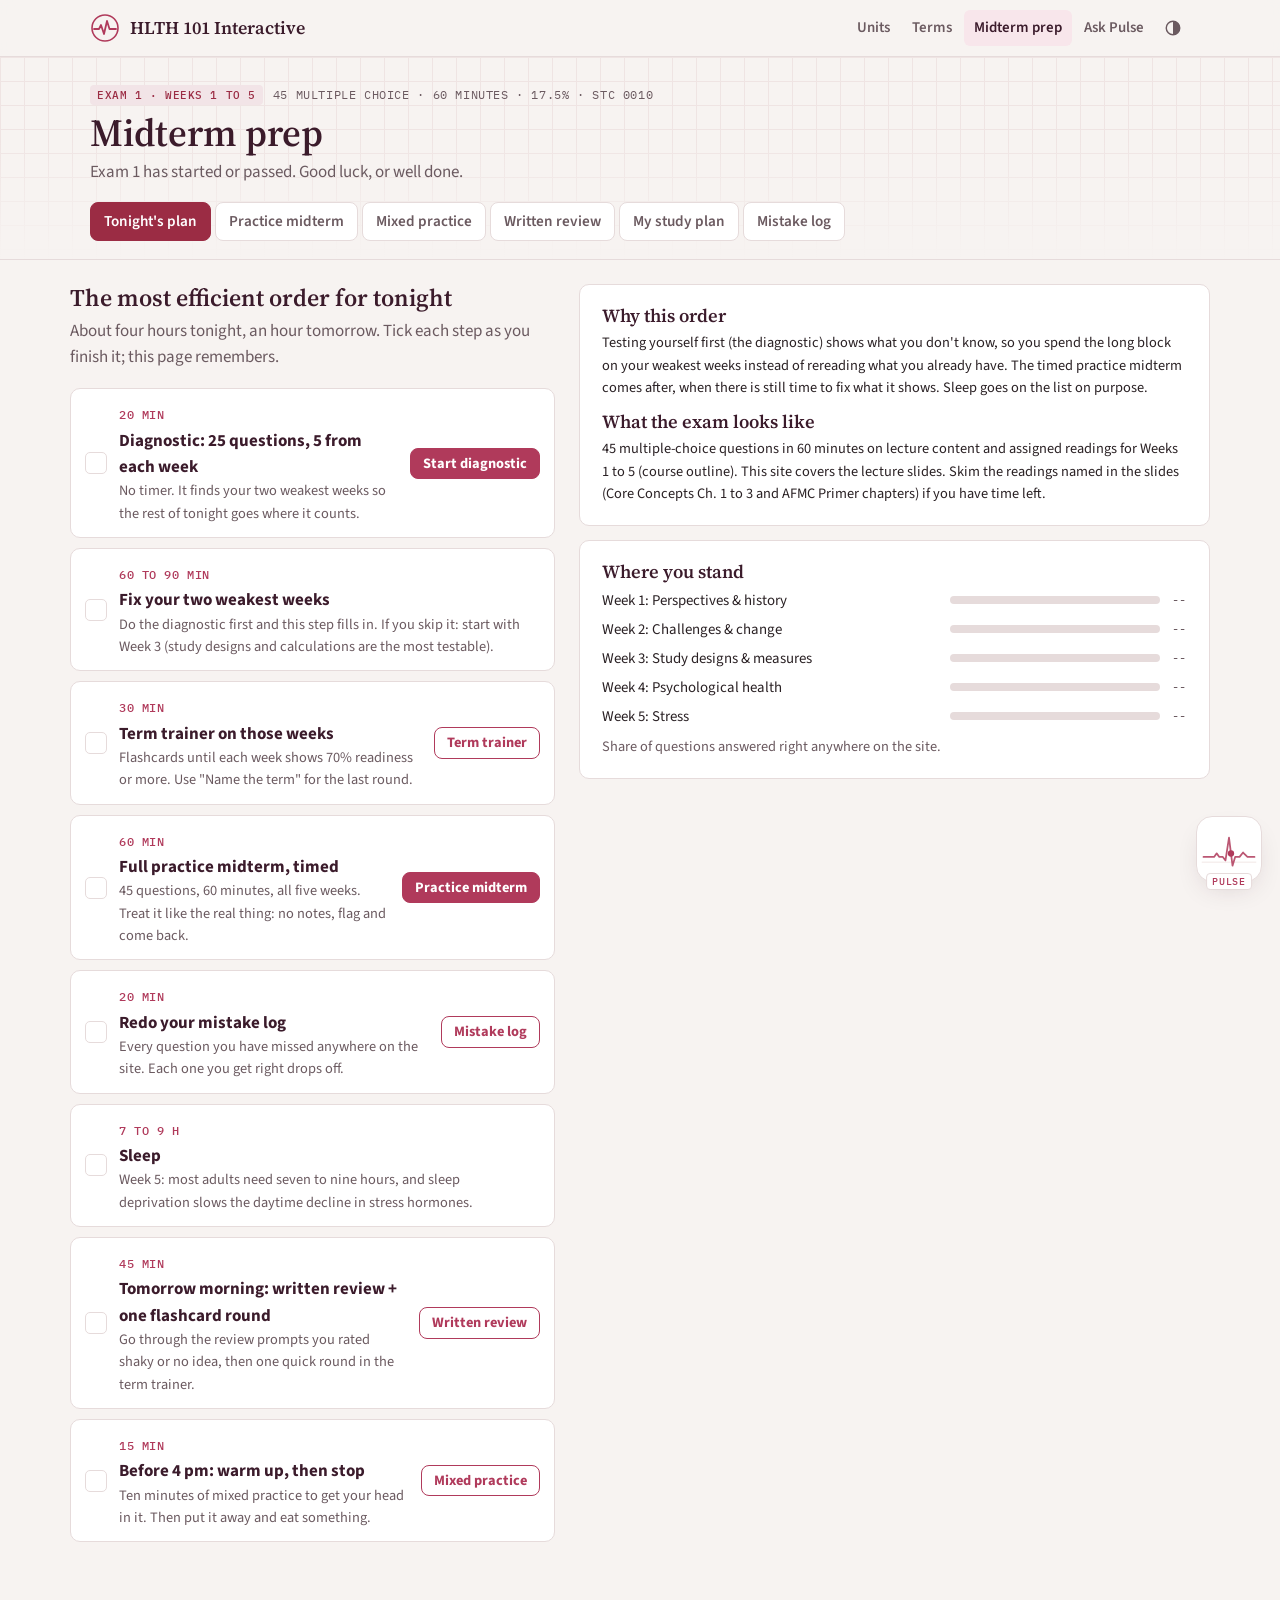
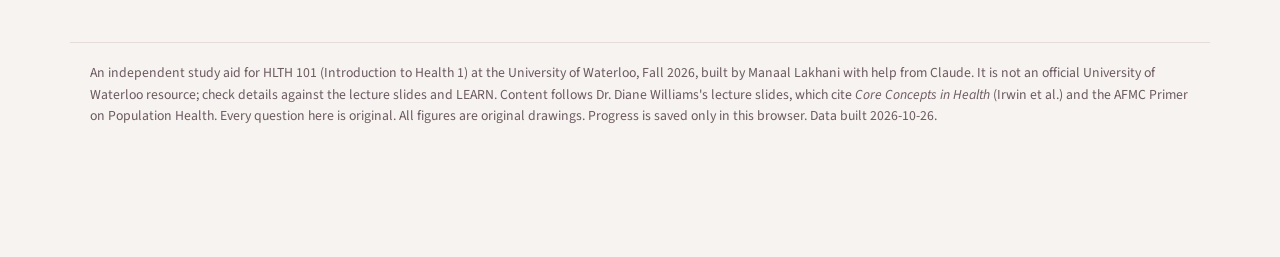
==== midterm.html @ 001bbe68 "HLTH 101 interactive review site: Weeks 1 to 5, term trainer, midterm prep, Pulse guide Co-Authored-" ====
<!DOCTYPE html>
<html lang="en">
<head>
<meta charset="utf-8">
<meta name="viewport" content="width=device-width, initial-scale=1, viewport-fit=cover">
<title>Midterm prep | HLTH 101 Interactive</title>
<link rel="preconnect" href="https://fonts.googleapis.com"><link rel="preconnect" href="https://fonts.gstatic.com" crossorigin>
<link href="https://fonts.googleapis.com/css2?family=IBM+Plex+Mono:wght@400;500&family=Source+Sans+3:ital,wght@0,400;0,600;0,700;1,400&family=Source+Serif+4:ital,opsz,wght@0,8..60,400;0,8..60,600;0,8..60,700;1,8..60,400&display=swap" rel="stylesheet">
<link rel="stylesheet" href="assets/site.css">
<style>
:root{--c:var(--mid)}
.cd{display:flex;gap:18px;flex-wrap:wrap;align-items:flex-end}
.cd div{min-width:64px} .cd .mono{display:block}
textarea{width:100%;min-height:90px;padding:10px 12px;border-radius:8px;border:1px solid var(--rule);background:var(--paper);color:var(--ink);font:inherit;resize:vertical}
.rv{border-top:1px solid var(--rule);padding:16px 0} .rv:first-child{border-top:0}
</style>
</head>
<body>
<header id="nav"></header>
<section class="phead"><div class="wrap">
  <div class="row"><span class="pill" style="--c:var(--mid)">Exam 1 · Weeks 1 to 5</span><span class="mono">45 multiple choice · 60 minutes · 17.5% · STC 0010</span></div>
  <h1>Midterm prep</h1>
  <div class="cd" id="cd"></div>
  <div class="tabs">
    <a class="tab" href="#plan" data-t="plan">Tonight's plan</a><a class="tab" href="#midterm" data-t="midterm">Practice midterm</a><a class="tab" href="#practice" data-t="practice">Mixed practice</a><a class="tab" href="#review" data-t="review">Written review</a><a class="tab" href="#studyplan" data-t="studyplan">My study plan</a><a class="tab" href="#mistakes" data-t="mistakes">Mistake log</a>
  </div>
</div></section>
<main class="wrap main" id="view"></main>
<footer id="foot"></footer>
<script src="studydata.js"></script>
<script src="assets/core.js"></script>
<script src="assets/figs.js"></script>
<script src="assets/act.js"></script>
<script src="assets/guide.js"></script>
<script>
(function(){
const {esc,$,$$}=H; H.nav("mid"); H.foot();
const ALL=H.units.map(u=>u.id); const view=$("#view");
function cd(){ const c=H.countdown(); $("#cd").innerHTML=c?`<div><span class="mono">days</span><span class="count">${c.d}</span></div><div><span class="mono">hours</span><span class="count">${c.h}</span></div><div><span class="mono">minutes</span><span class="count">${c.m}</span></div><div class="muted small" style="max-width:24em">until Exam 1, Tuesday Oct 27, 4:00 to 5:20 pm. The exam itself is 60 minutes: about 80 seconds a question.</div>`:`<div class="muted">Exam 1 has started or passed. Good luck, or well done.</div>`; }
cd(); setInterval(cd,30000);
const route=()=>{ const h=location.hash.slice(1)||"plan"; const t=({plan,midterm,practice,review,studyplan,mistakes})[h]?h:"plan"; $$(".tab").forEach(a=>a.setAttribute("aria-current",a.dataset.t===t?"true":"false")); ({plan,midterm,practice,review,studyplan,mistakes})[t](); };
window.addEventListener("hashchange",()=>{ route(); window.scrollTo(0,0); });

/* weakest units from the diagnostic (or all results so far) */
function weakUnits(){
  const d=(H.get("exam",{}).diag||{}).history; const last=d&&d[d.length-1];
  if(last&&last.detail){ return Object.entries(last.detail).sort((a,b)=>a[1].r/a[1].t-b[1].r/b[1].t).map(x=>x[0]); }
  const {byU}=H.accuracy(); const tried=Object.entries(byU).filter(x=>x[1].r+x[1].w>0);
  if(tried.length) return tried.sort((a,b)=>a[1].r/(a[1].r+a[1].w)-b[1].r/(b[1].r+b[1].w)).map(x=>x[0]);
  return null;
}
function plan(){
  const done=H.get("plan",{}); const weak=weakUnits(); const w2=weak?weak.slice(0,2):null; const uName=id=>`Week ${H.unit(id).n}: ${H.unit(id).short}`;
  const steps=[
    ["diag","20 min","Diagnostic: 25 questions, 5 from each week",`No timer. It finds your two weakest weeks so the rest of tonight goes where it counts.`,`<button class="btn sm" data-go="diag">Start diagnostic</button>`],
    ["fix","60 to 90 min","Fix your two weakest weeks",w2?`Your weakest: <b>${w2.map(uName).join("</b> and <b>")}</b>. Do their chapters in order, then each mini exam.`:`Do the diagnostic first and this step fills in. If you skip it: start with Week 3 (study designs and calculations are the most testable).`,w2?w2.map(id=>`<a class="btn sm ghost" href="unit.html?u=${id}">Open Week ${H.unit(id).n}</a>`).join(""):""],
    ["terms","30 min","Term trainer on those weeks",`Flashcards until each week shows 70% readiness or more. Use "Name the term" for the last round.`,`<a class="btn sm ghost" href="terms.html${w2?"?u="+w2[0]:""}">Term trainer</a>`],
    ["full","60 min","Full practice midterm, timed",`45 questions, 60 minutes, all five weeks. Treat it like the real thing: no notes, flag and come back.`,`<a class="btn sm" href="#midterm">Practice midterm</a>`],
    ["redo","20 min","Redo your mistake log",`Every question you have missed anywhere on the site. Each one you get right drops off.`,`<a class="btn sm ghost" href="#mistakes">Mistake log</a>`],
    ["sleep","7 to 9 h","Sleep",`Week 5: most adults need seven to nine hours, and sleep deprivation slows the daytime decline in stress hormones.`,""],
    ["morning","45 min","Tomorrow morning: written review + one flashcard round",`Go through the review prompts you rated shaky or no idea, then one quick round in the term trainer.`,`<a class="btn sm ghost" href="#review">Written review</a>`],
    ["warm","15 min","Before 4 pm: warm up, then stop",`Ten minutes of mixed practice to get your head in it. Then put it away and eat something.`,`<a class="btn sm ghost" href="#practice">Mixed practice</a>`]
  ];
  view.innerHTML=`<div class="split"><div><h2 style="font-size:1.5rem">The most efficient order for tonight</h2><p class="sub">About four hours tonight, an hour tomorrow. Tick each step as you finish it; this page remembers.</p>
    <ol class="plan">${steps.map(([k,t,b,d,a])=>`<li class="${done[k]?"done":""}"><button class="box" data-k="${k}" aria-label="Mark done" aria-pressed="${!!done[k]}">${done[k]?"✓":""}</button><div><span class="t">${t}</span><br><b>${b}</b><div class="small muted">${d}</div></div><div class="row">${a}</div></li>`).join("")}</ol></div>
    <div><div class="card"><h3>Why this order</h3><p class="small">Testing yourself first (the diagnostic) shows what you don't know, so you spend the long block on your weakest weeks instead of rereading what you already have. The timed practice midterm comes after, when there is still time to fix what it shows. Sleep goes on the list on purpose.</p>
      <h3 style="margin-top:12px">What the exam looks like</h3><p class="small" style="margin:0">45 multiple-choice questions in 60 minutes on lecture content and assigned readings for Weeks 1 to 5 (course outline). This site covers the lecture slides. Skim the readings named in the slides (Core Concepts Ch. 1 to 3 and AFMC Primer chapters) if you have time left.</p></div>
      <div class="card" style="margin-top:14px"><h3>Where you stand</h3><div class="brk">${H.units.map(u=>{ const e=H.get("exam",{})[u.id]; const {byU}=H.accuracy(); const a=byU[u.id]; const p=a&&a.r+a.w?H.pct(a.r,a.r+a.w):null; return `<div>Week ${u.n}: ${esc(u.short)}</div><div class="bar" style="--c:${H.color(u)}"><i style="width:${p||0}%"></i></div><div class="mono">${p==null?"--":p+"%"}</div>`; }).join("")}</div><p class="small muted" style="margin:8px 0 0">Share of questions answered right anywhere on the site.</p></div></div></div>`;
  $$(".plan .box").forEach(b=>b.onclick=()=>{ const d=H.get("plan",{}); d[b.dataset.k]=!d[b.dataset.k]; H.set("plan",d); plan(); });
  $$("[data-go=diag]").forEach(b=>b.onclick=diag);
}
function diag(){
  const start=()=>H.exam(view,H.pickBalanced(ALL,25),{scope:"diag",title:"Diagnostic: 5 questions from each week",kicker:"Tonight's plan · step 1",groupBy:"unit",again:start,againLabel:"Take another diagnostic",
    onFinish:()=>{ const d=H.get("plan",{}); d.diag=true; H.set("plan",d); view.insertAdjacentHTML("afterbegin",`<div class="fb ok" style="margin-bottom:12px"><b>Step 1 done.</b> <a href="#plan">Back to tonight's plan</a> to see your two weakest weeks.</div>`); }});
  start();
}
function midterm(){
  let sel=new Set(ALL);
  view.innerHTML=`<div class="card"><div class="kicker">Practice midterm</div><h2>Just like Exam 1: 45 questions, 60 minutes</h2><p class="muted">Questions are spread evenly across the weeks you pick, and ones you have missed before are more likely to show up. No feedback until you submit. Then you get a breakdown by week, what to relearn, and an explanation for every question.</p>
    <div class="kicker">Weeks</div><div class="choose" id="mu">${H.units.map(u=>`<label><input type="checkbox" value="${u.id}" checked>Week ${u.n}: ${esc(u.short)}</label>`).join("")}</div>
    <div class="kicker">Length</div><div class="choose" id="ml">${[[45,"45 questions, 60 min (real length)"],[25,"25 questions, 33 min"],[15,"15 questions, 20 min"]].map(([n,l],i)=>`<label><input type="radio" name="len" value="${n}" ${i?"":"checked"}>${l}</label>`).join("")}<label><input type="checkbox" id="timed" checked>Timed</label></div>
    <button class="btn" id="go">Start</button>${(H.get("exam",{}).midterm)?` <span class="muted small">Best so far: <b>${H.get("exam",{}).midterm.best}%</b></span>`:""}</div>`;
  $$("#mu input").forEach(i=>i.onchange=()=>{ i.checked?sel.add(i.value):sel.delete(i.value); });
  $("#go").onclick=()=>{ const n=+$("input[name=len]:checked").value; const units=[...sel]; if(!units.length) return; const timed=$("#timed").checked;
    const start=()=>H.exam(view,H.pickBalanced(units,n),{scope:"midterm",title:`Practice midterm: ${n} questions`,kicker:"Exam 1 practice",groupBy:"unit",minutes:timed?Math.round(n*60/45):0,again:start,
      onFinish:()=>{ if(n===45){ const d=H.get("plan",{}); d.full=true; H.set("plan",d); } }});
    start(); };
}
function practice(){
  let sel=new Set(ALL);
  view.innerHTML=`<p class="sub" style="margin-top:0">Endless random questions from the weeks you pick, with instant feedback. Questions you miss come back more often.</p><div class="choose" id="pu">${H.units.map(u=>`<label><input type="checkbox" value="${u.id}" checked>Week ${u.n}</label>`).join("")}</div><div id="pr"></div>`;
  $$("#pu input").forEach(i=>i.onchange=()=>{ i.checked?sel.add(i.value):sel.delete(i.value); });
  H.practice($("#pr"),{units:()=>[...sel]});
}
function review(){
  const rv=H.get("review",{}); const drafts=H.get("drafts",{}); let f="all";
  const items=H.units.flatMap(u=>(u.review||[]).map(r=>({...r,u})));
  view.innerHTML=`<p class="sub" style="margin-top:0">Short-answer prompts written in the style of the course. Answer in your head or in the box, open the model answer, tick the points you hit, then rate yourself. Your ratings feed your study plan.</p>
    <div class="choose">${["all","not rated","no idea","shaky","got it"].map(x=>`<label><input type="radio" name="rf" value="${x}" ${x==="all"?"checked":""}>${x}</label>`).join("")}</div><div class="card" id="rl"></div>`;
  const lab={g:"got it",s:"shaky",n:"no idea"};
  const draw=()=>{ const r=H.get("review",{}); $("#rl").innerHTML=items.filter(x=>f==="all"||(f==="not rated"?!r[x.id]:lab[r[x.id]]===f)).map(x=>`<div class="rv" data-id="${x.id}"><div class="row" style="justify-content:space-between"><span class="pill" style="--c:${H.color(x.u)}">Week ${x.u.n}</span><span class="src">${esc(x.src||"")}</span></div><div class="q">${esc(x.q)}</div>
    <textarea placeholder="Your answer (saved in this browser)">${esc(drafts[x.id]||"")}</textarea>
    <details class="ans"><summary>Model answer and checklist</summary><p style="margin:8px 0">${esc(x.answer)}</p><ul class="checklist">${x.points.map(p=>`<li><input type="checkbox"> <span>${esc(p)}</span></li>`).join("")}</ul>${x.ch?`<a class="small" href="${H.chLink(x.ch)}">Open the chapter</a>`:""}</details>
    <div class="row rate" style="margin-top:8px"><span class="mono">Rate:</span>${["g","s","n"].map(k=>`<button class="${k}" data-r="${k}" aria-pressed="${r[x.id]===k}">${lab[k]}</button>`).join("")}</div></div>`).join("")||`<p class="muted">Nothing here.</p>`;
    $$(".rv").forEach(d=>{ const id=d.dataset.id; $$("[data-r]",d).forEach(b=>b.onclick=()=>{ const r=H.get("review",{}); r[id]=b.dataset.r; H.set("review",r); $$("[data-r]",d).forEach(z=>z.setAttribute("aria-pressed",z===b)); });
      $("textarea",d).oninput=e=>{ const dr=H.get("drafts",{}); dr[id]=e.target.value; H.set("drafts",dr); }; }); };
  $$("input[name=rf]").forEach(i=>i.onchange=()=>{ f=i.value; draw(); }); draw();
}
function studyplan(){
  const p=H.studyPlan(); const ex=H.get("exam",{});
  const row=x=>`<li><a href="${H.chLink(x.c.id)}">${esc(H.chName(x.c.id))}</a> <span class="small muted">${x.score!=null?H.pct(x.score*100,100)+"% · "+esc(x.why.join(", ")):""}</span></li>`;
  view.innerHTML=`<div class="split"><div><div class="card"><h3>Relearn first</h3>${p.weak.length?`<ol>${p.weak.map(row).join("")}</ol>`:`<p class="muted small">Nothing below 80% yet${p.untried.length===Object.keys(H.CH).length?" because you haven't answered anything. Take the diagnostic on the Tonight's plan tab.":"."}</p>`}</div>
    <div class="card" style="margin-top:14px"><h3>Not started</h3>${p.untried.length?`<ul>${p.untried.map(x=>`<li><a href="${H.chLink(x.c.id)}">${esc(H.chName(x.c.id))}</a></li>`).join("")}</ul>`:`<p class="muted small">You have tried every chapter.</p>`}</div></div>
    <div><div class="card"><h3>By week</h3><div class="brk">${H.units.map(u=>{ const {byU}=H.accuracy(); const a=byU[u.id]; return `<div>Week ${u.n}: ${esc(u.short)}<div class="small muted">terms ${H.readiness(u.id)}% · mini exam ${ex[u.id]?ex[u.id].best+"%":"--"}</div></div><div class="bar" style="--c:${H.color(u)}"><i style="width:${a&&a.r+a.w?H.pct(a.r,a.r+a.w):0}%"></i></div><div class="mono">${a&&a.r+a.w?H.pct(a.r,a.r+a.w)+"%":"--"}</div>`; }).join("")}</div></div>
    <div class="card" style="margin-top:14px"><h3>Solid (80% or more)</h3>${p.strong.length?`<ul>${p.strong.map(row).join("")}</ul>`:`<p class="muted small">Nothing yet.</p>`}</div></div></div>`;
}
function mistakes(){
  const m=H.get("mistakes",{}); const open=Object.entries(m).filter(([id,v])=>!v.fixed&&H.Q[id]).sort((a,b)=>b[1].n-a[1].n); const fixed=Object.values(m).filter(v=>v.fixed).length;
  view.innerHTML=`<div class="row" style="justify-content:space-between;margin-bottom:12px"><p class="sub" style="margin:0">${open.length} open · ${fixed} fixed. Every question you get wrong anywhere on the site lands here until you get it right.</p>${open.length?`<button class="btn" id="redo">Redo all ${open.length}</button>`:""}</div>
    <div class="card">${open.length?open.map(([id,v])=>{ const q=H.Q[id]; return `<div class="ex-q"><div class="row" style="justify-content:space-between"><span class="pill" style="--c:${H.color(q.unit)}">Week ${H.unit(q.unit).n}</span><span class="mono">missed ${v.n}x</span></div><div class="q" style="font-weight:600">${esc(q.q)}</div>${q.ch?`<a class="small" href="${H.chLink(q.ch)}">${esc(H.chName(q.ch))}</a>`:""}</div>`; }).join(""):`<p class="muted">No open mistakes. Take the diagnostic or a practice midterm to find some.</p>`}</div>`;
  if(open.length) $("#redo").onclick=()=>{ view.innerHTML=`<p class="sub" style="margin-top:0">Redo mode. Get one right and it leaves the log. <a href="#mistakes">Back to the list</a></p><div id="pr"></div>`;
    H.practice($("#pr"),{pool:()=>Object.entries(H.get("mistakes",{})).filter(([id,v])=>!v.fixed&&H.Q[id]).map(([id])=>H.Q[id])}); };
}
route();
})();
</script>
</body>
</html>
---- assets/site.css ----
/* HLTH 101 Interactive: shared styles. Same layout system as the BIOL 130 site, warmer clinical palette. */
:root{
  --page:#f7f3f1; --paper:#ffffff; --ink:#2a2124; --ink2:#6b5a60; --rule:#e6dbdb; --grid:#efe4e3; --head:#3b1b2b;
  --accent:#b03a5b; --accentInk:#ffffff; --accentSoft:#f8e6eb;
  --ok:#2e7a55; --okSoft:#e3f2e9; --bad:#b0383a; --badSoft:#f9e3e2; --chip:#f6eeee;
  --u1:#c0573e; --u2:#b27a14; --u3:#4b5fae; --u4:#2a8494; --u5:#8a4a9b; --mid:#9b2c44;
  --display:"Source Serif 4", Georgia, serif; --sans:"Source Sans 3", system-ui, -apple-system, "Segoe UI", Arial, sans-serif; --mono:"IBM Plex Mono", ui-monospace, SFMono-Regular, Menlo, monospace;
  --fig-stroke:#4a2a38; --fig-fill:#fdf9f7; --fig-soft:#f6ebec; --shadow:rgba(59,27,43,.30);
  box-sizing:border-box; padding-top:env(safe-area-inset-top,0px); padding-bottom:env(safe-area-inset-bottom,0px);
}
@media (prefers-color-scheme: dark){ :root:not([data-theme="light"]){
  --page:#171014; --paper:#21181c; --ink:#f2e8eb; --ink2:#bfaab1; --rule:#3a2b31; --grid:#261b20; --head:#f8e6ec;
  --accent:#ef8cab; --accentInk:#2a0f1a; --accentSoft:#3b222b; --ok:#72c79a; --okSoft:#1b3126; --bad:#ef9690; --badSoft:#3d2020; --chip:#2b2025;
  --u1:#ee9a83; --u2:#e3b456; --u3:#9eaaf0; --u4:#6cc5d3; --u5:#cf9ade; --mid:#f08aa0;
  --fig-stroke:#e7cdd6; --fig-fill:#261c21; --fig-soft:#2f2228; --shadow:rgba(0,0,0,.5);
} }
:root[data-theme="dark"]{
  --page:#171014; --paper:#21181c; --ink:#f2e8eb; --ink2:#bfaab1; --rule:#3a2b31; --grid:#261b20; --head:#f8e6ec;
  --accent:#ef8cab; --accentInk:#2a0f1a; --accentSoft:#3b222b; --ok:#72c79a; --okSoft:#1b3126; --bad:#ef9690; --badSoft:#3d2020; --chip:#2b2025;
  --u1:#ee9a83; --u2:#e3b456; --u3:#9eaaf0; --u4:#6cc5d3; --u5:#cf9ade; --mid:#f08aa0;
  --fig-stroke:#e7cdd6; --fig-fill:#261c21; --fig-soft:#2f2228; --shadow:rgba(0,0,0,.5);
}
*,*::before,*::after{box-sizing:inherit}
html{scroll-behavior:smooth;-webkit-text-size-adjust:100%}
body{margin:0;background:var(--page);color:var(--ink);font-family:var(--sans);font-size:17px;line-height:1.55;overflow-x:hidden}
a{color:var(--accent)}
button{font:inherit;color:inherit}
:focus-visible{outline:3px solid var(--accent);outline-offset:2px}
h1,h2,h3,h4{font-family:var(--display);color:var(--head);font-weight:600;line-height:1.15;margin:0}
p{margin:0 0 .8em}
.wrap{max-width:1140px;margin:0 auto;padding:0 20px}
.mono{font-family:var(--mono);font-size:.76rem;letter-spacing:.05em;text-transform:uppercase;color:var(--ink2)}
.muted{color:var(--ink2)} .small{font-size:.9rem}
.sr{position:absolute;width:1px;height:1px;overflow:hidden;clip:rect(0 0 0 0)}

/* nav */
.nav{position:sticky;top:0;z-index:30;background:color-mix(in srgb,var(--page) 90%,transparent);backdrop-filter:blur(8px);-webkit-backdrop-filter:blur(8px);border-bottom:1px solid var(--rule)}
.nav .wrap{display:flex;align-items:center;gap:14px;min-height:56px}
.logo{display:flex;align-items:center;gap:10px;text-decoration:none;color:var(--head);font-family:var(--display);font-weight:600;font-size:1.12rem;white-space:nowrap}
.logo svg{flex:none}
.nav nav{margin-left:auto;display:flex;gap:2px;flex-wrap:wrap;align-items:center}
.nav nav a,.nav nav button{color:var(--ink2);text-decoration:none;font-weight:600;padding:6px 10px;border-radius:6px;font-size:.93rem;background:none;border:0;cursor:pointer}
.nav nav a:hover,.nav nav button:hover,.nav nav a[aria-current="page"]{color:var(--head);background:var(--accentSoft)}
.themebtn{width:34px;height:34px;display:grid;place-items:center;padding:0!important}

/* buttons, pills */
.btn{display:inline-flex;align-items:center;justify-content:center;gap:8px;padding:10px 18px;border-radius:8px;background:var(--accent);color:var(--accentInk);font-weight:700;text-decoration:none;border:1.5px solid var(--accent);font-size:1rem;cursor:pointer;line-height:1.2}
.btn.ghost{background:var(--paper);color:var(--accent)}
.btn.sm{padding:6px 12px;font-size:.9rem}
.btn:hover{filter:brightness(1.06)}
.btn[disabled]{opacity:.45;cursor:not-allowed;filter:none}
.btns,.row{display:flex;gap:10px;flex-wrap:wrap;align-items:center}
.pill{display:inline-block;font:500 .7rem var(--mono);letter-spacing:.05em;text-transform:uppercase;border-radius:4px;padding:3px 7px;background:color-mix(in srgb,var(--c,var(--accent)) 13%,var(--paper));color:var(--c,var(--accent));white-space:nowrap}
.pill.new{--c:var(--mid)}
.src{font:500 .7rem var(--mono);letter-spacing:.03em;color:var(--ink2);text-transform:uppercase}

/* hero */
.hero{position:relative;padding:44px 0 26px;background-image:linear-gradient(var(--grid) 1px,transparent 1px),linear-gradient(90deg,var(--grid) 1px,transparent 1px);background-size:24px 24px;background-position:-1px -1px;border-bottom:1px solid var(--rule)}
.hero::after{content:"";position:absolute;inset:0;background:linear-gradient(180deg,transparent 55%,var(--page));pointer-events:none}
.hero .wrap{position:relative;z-index:1;display:grid;grid-template-columns:minmax(0,1fr) minmax(0,1.08fr);gap:34px;align-items:center}
.hero h1{font-size:clamp(2.1rem,4.6vw,3.3rem);letter-spacing:-.015em}
.hero h1 em{font-style:italic;color:var(--accent)}
.lede{font-size:1.12rem;max-width:31em;margin:16px 0 22px}
.counts{display:flex;gap:24px;flex-wrap:wrap;margin-top:24px;padding-top:16px;border-top:1px solid var(--rule)}
.counts span{font-family:var(--mono);font-size:.7rem;letter-spacing:.05em;text-transform:uppercase;color:var(--ink2)}
.counts b{display:block;font-family:var(--display);font-size:1.7rem;color:var(--head);font-weight:600;letter-spacing:0;text-transform:none}

/* plates (figures) */
.plate{margin:0;background:var(--paper);border:1px solid var(--rule);border-radius:10px;padding:14px 14px 10px;box-shadow:0 1px 0 var(--rule),0 18px 40px -26px var(--shadow)}
.plate svg{display:block;width:100%;height:auto;touch-action:manipulation}
.plate figcaption{font-family:var(--display);font-size:.92rem;color:var(--ink2);margin-top:6px;line-height:1.4}
.plate figcaption b{color:var(--head);font-weight:600}
svg.fig text{font-family:var(--sans);fill:var(--ink)}
svg.fig .ln{fill:none;stroke:var(--fig-stroke);stroke-width:1.4}
svg.fig .lt{fill:none;stroke:var(--fig-stroke);stroke-width:.8;opacity:.7}
svg.fig .fl{fill:var(--fig-fill)} svg.fig .sf{fill:var(--fig-soft)}
svg.fig .cap{font-family:var(--mono);font-size:10px;fill:var(--ink2);letter-spacing:.04em;text-transform:uppercase}
svg.fig .slot rect{fill:var(--paper);stroke:var(--c,var(--accent));stroke-width:1.3;rx:6}
svg.fig .slot text{font-size:12.5px;font-weight:600;fill:var(--head)}
svg.fig .slot{cursor:pointer}
svg.fig .slot:hover rect,svg.fig .slot.on rect{fill:color-mix(in srgb,var(--c,var(--accent)) 14%,var(--paper))}
svg.fig .slot.empty rect{stroke-dasharray:4 3;fill:var(--chip)}
svg.fig .slot.empty text{fill:var(--ink2);font-weight:400}
svg.fig .slot.right rect{stroke:var(--ok);fill:var(--okSoft)}
svg.fig .slot.wrong rect{stroke:var(--bad);fill:var(--badSoft)}
svg.fig .slot.drop rect{stroke-width:2.5}

/* sections + hub */
.sec{padding:30px 0}
.sec h2{font-size:clamp(1.55rem,2.8vw,2.05rem)}
.sub{color:var(--ink2);margin:6px 0 18px;max-width:46em}
.mods{display:grid;grid-template-columns:repeat(3,minmax(0,1fr));gap:16px}
.mod{position:relative;background:var(--paper);border:1px solid var(--rule);border-radius:10px;padding:18px 18px 16px 22px;display:flex;flex-direction:column;gap:10px;text-decoration:none;color:inherit;transition:border-color .2s,box-shadow .2s;overflow:hidden}
.mod:hover{border-color:var(--c);box-shadow:0 10px 26px -18px var(--shadow)}
.mod::before{content:"";position:absolute;inset:0 auto 0 0;width:4px;background:var(--c)}
.mod .top{display:flex;align-items:center;gap:12px}
.icon{width:52px;height:52px;border-radius:8px;background:color-mix(in srgb,var(--c) 10%,var(--paper));border:1px solid color-mix(in srgb,var(--c) 25%,var(--paper));display:flex;align-items:center;justify-content:center;flex:none}
.mod .num{font:500 .72rem var(--mono);letter-spacing:.08em;color:var(--c);text-transform:uppercase}
.mod h3{font-size:1.2rem;margin-top:3px}
.mod ul{margin:0;padding-left:18px;color:var(--ink2);font-size:.92rem}
.mod .prog{display:flex;gap:14px;align-items:center;margin-top:auto;padding-top:10px;border-top:1px dashed var(--rule);font-size:.86rem;color:var(--ink2)}
.ring{--p:0;width:42px;height:42px;border-radius:50%;background:conic-gradient(var(--c,var(--accent)) calc(var(--p)*1%),var(--rule) 0);display:grid;place-items:center;flex:none}
.ring span{width:33px;height:33px;border-radius:50%;background:var(--paper);display:grid;place-items:center;font:500 .66rem var(--mono);color:var(--head)}
.mod .go{margin-left:auto;font-weight:700;color:var(--c)}
.mod.mid{grid-column:span 2;background:linear-gradient(135deg,color-mix(in srgb,var(--mid) 8%,var(--paper)),var(--paper) 60%)}
.mod.mid h3{font-size:1.45rem}
.how{display:grid;grid-template-columns:repeat(4,minmax(0,1fr));border:1px solid var(--rule);border-radius:10px;background:var(--paper);overflow:hidden}
.how div{padding:18px;border-right:1px solid var(--rule)} .how div:last-child{border-right:0}
.how b{display:block;font-family:var(--display);font-size:1.1rem;color:var(--head);margin:4px 0;font-weight:600}
.how .n{font:500 .72rem var(--mono);letter-spacing:.06em;color:var(--accent)}
.card{background:var(--paper);border:1px solid var(--rule);border-radius:10px;padding:20px 22px}
.card h2{font-size:1.4rem;margin-bottom:6px} .card h3{font-size:1.15rem;margin-bottom:6px}
.split{display:grid;grid-template-columns:minmax(0,1fr) minmax(0,1.3fr);gap:24px;align-items:start}
.foot{margin:40px auto 0;padding:20px 20px 130px;border-top:1px solid var(--rule);color:var(--ink2);font-size:.86rem}
.changelog{margin:0;padding-left:18px;color:var(--ink2);font-size:.92rem}

/* cram plan */
.plan{list-style:none;margin:0;padding:0;display:grid;gap:10px}
.plan li{display:grid;grid-template-columns:auto 1fr auto;gap:12px;align-items:center;background:var(--paper);border:1px solid var(--rule);border-radius:10px;padding:12px 14px}
.plan li.done{opacity:.6}
.plan li.done b{text-decoration:line-through}
.plan .t{font:500 .72rem var(--mono);color:var(--accent);letter-spacing:.05em;text-transform:uppercase;min-width:4.5em}
.plan .box{width:22px;height:22px;border-radius:5px;border:1.5px solid var(--rule);background:var(--paper);cursor:pointer;display:grid;place-items:center}
.plan li.done .box{background:var(--ok);border-color:var(--ok);color:#fff}
.plan b{color:var(--head)}

/* page header for inner pages */
.phead{padding:28px 0 18px;border-bottom:1px solid var(--rule);background-image:linear-gradient(var(--grid) 1px,transparent 1px),linear-gradient(90deg,var(--grid) 1px,transparent 1px);background-size:24px 24px;position:relative}
.phead::after{content:"";position:absolute;inset:0;background:linear-gradient(180deg,transparent 40%,var(--page));pointer-events:none}
.phead .wrap{position:relative;z-index:1}
.phead h1{font-size:clamp(1.7rem,3.6vw,2.4rem);margin:6px 0 4px}
.tabs{display:flex;gap:4px;flex-wrap:wrap;margin-top:16px}
.tab{background:var(--paper);border:1px solid var(--rule);border-radius:8px;padding:7px 13px;cursor:pointer;color:var(--ink2);font-weight:600;text-decoration:none;font-size:.95rem}
.tab:hover{color:var(--head)}
.tab[aria-current="true"]{color:var(--accentInk);background:var(--c,var(--accent));border-color:var(--c,var(--accent))}
.main{padding:24px 0 60px}

/* chapters list */
.chlist{list-style:none;margin:0;padding:0;display:grid;grid-template-columns:repeat(auto-fill,minmax(280px,1fr));gap:12px}
.chitem{background:var(--paper);border:1px solid var(--rule);border-radius:10px;padding:14px 16px;cursor:pointer;text-align:left;width:100%;display:grid;grid-template-columns:auto 1fr;gap:4px 12px;align-items:baseline;text-decoration:none;color:inherit}
.chitem:hover{border-color:var(--c,var(--accent))}
.chnum{font-family:var(--display);font-size:1.6rem;color:var(--c,var(--accent));grid-row:span 3;line-height:1}
.chitem h3{font-size:1.08rem}
.chitem .meta{grid-column:2;color:var(--ink2);font-size:.88rem}
.done-tag{color:var(--ok);font-weight:600}

/* chapter view */
.crumb{display:flex;align-items:center;gap:14px;flex-wrap:wrap;margin-bottom:14px}
.crumb h2{font-size:1.5rem}
.back{background:none;border:0;color:var(--c,var(--accent));cursor:pointer;font-weight:700;padding:0}
.steps{display:flex;gap:4px;flex:1;min-width:140px;max-width:380px;margin-left:auto}
.steps i{flex:1;height:6px;border-radius:3px;background:var(--rule)}
.steps i.on{background:var(--c,var(--accent))} .steps i.cur{background:var(--head)}
.stage{display:grid;grid-template-columns:minmax(0,1fr) minmax(0,1.35fr);gap:20px;align-items:start}
.panel{background:var(--paper);border:1px solid var(--rule);border-radius:10px;padding:18px 20px}
.panel h3{font-size:1.2rem;margin-bottom:8px}
.learn{font-size:1rem} .learn ul{padding-left:20px;margin:0 0 .8em}
.kicker{font:500 .72rem var(--mono);letter-spacing:.06em;text-transform:uppercase;color:var(--c,var(--accent));margin-bottom:6px}
.case{background:var(--chip);border-left:3px solid var(--c,var(--accent));padding:10px 14px;border-radius:0 8px 8px 0;margin:0 0 10px}
.q{font-weight:700;margin:4px 0 10px;font-size:1.04rem}
.opts{display:grid;gap:8px;margin:10px 0}
.opt{text-align:left;padding:10px 14px;border:1px solid var(--rule);border-radius:8px;background:var(--paper);cursor:pointer;line-height:1.35;width:100%}
.opt:hover:not([disabled]){border-color:var(--accent)}
.opt.sel{border-color:var(--accent);box-shadow:inset 0 0 0 1.5px var(--accent)}
.opt.right{border-color:var(--ok);background:var(--okSoft)}
.opt.wrong{border-color:var(--bad);background:var(--badSoft)}
.opt[disabled]{cursor:default}
.fb{border-left:4px solid var(--accent);background:var(--accentSoft);padding:10px 14px;border-radius:0 8px 8px 0;margin:10px 0}
.fb.ok{border-color:var(--ok);background:var(--okSoft)} .fb.bad{border-color:var(--bad);background:var(--badSoft)}
.navrow{display:flex;justify-content:space-between;gap:10px;margin-top:16px;flex-wrap:wrap}

/* interactives */
.pool{display:flex;flex-wrap:wrap;gap:8px;margin:10px 0;min-height:44px;padding:8px;border:1px dashed var(--rule);border-radius:8px}
.chipc{border:1px solid var(--rule);border-radius:8px;padding:8px 11px;background:var(--paper);cursor:grab;text-align:left;line-height:1.3;font-size:.93rem;touch-action:none;user-select:none;-webkit-user-select:none}
.chipc:hover{border-color:var(--accent)}
.chipc.sel{border-color:var(--accent);box-shadow:0 0 0 2px var(--accent) inset}
.chipc.right{border-color:var(--ok);background:var(--okSoft)} .chipc.wrong{border-color:var(--bad);background:var(--badSoft)}
.chipc .why{display:block;font-size:.82rem;color:var(--ink2);margin-top:3px}
.ghost-drag{position:fixed;z-index:999;pointer-events:none;opacity:.9;box-shadow:0 8px 24px -8px var(--shadow);transform:translate(-50%,-50%) rotate(-1.5deg)}
.bins{display:grid;grid-template-columns:repeat(auto-fit,minmax(160px,1fr));gap:8px;margin:10px 0}
.bin{border:1px solid var(--rule);border-radius:8px;padding:8px;min-height:96px;background:var(--chip);display:flex;flex-direction:column;gap:6px}
.bin h4{margin:0 0 2px;font:600 .9rem var(--sans);color:var(--head)}
.bin.drop,.slotc.drop{outline:2px solid var(--accent);outline-offset:1px}
.olist{display:grid;gap:8px;margin:10px 0;counter-reset:o}
.slotc{display:flex;gap:10px;align-items:center;border:1px dashed var(--rule);border-radius:8px;padding:8px 10px;min-height:44px;background:var(--paper);cursor:pointer}
.slotc .n{font-family:var(--display);color:var(--c,var(--accent));font-weight:600;min-width:1.3em}
.slotc.filled{border-style:solid}
.slotc.right{border-color:var(--ok);background:var(--okSoft)} .slotc.wrong{border-color:var(--bad);background:var(--badSoft)}
.mgrid{display:grid;grid-template-columns:minmax(0,1fr) minmax(0,1.4fr);gap:8px 10px;margin:10px 0;align-items:stretch}
.mleft{background:var(--chip);border-radius:8px;padding:8px 10px;font-weight:600;color:var(--head);display:flex;align-items:center}
.cmp{display:grid;grid-template-columns:1fr 1fr;gap:10px;margin:10px 0}
.cmp > div{border:1px solid var(--rule);border-radius:8px;padding:10px 12px;background:var(--chip)}
.cmp h4{font-size:1.02rem;margin-bottom:4px} .cmp ul{margin:0;padding-left:18px;font-size:.93rem}
.scen{border:1px solid var(--rule);border-radius:8px;padding:10px 12px;margin:8px 0}
.scen .row{margin-top:8px}
.tbl{overflow-x:auto;margin:10px 0;border:1px solid var(--rule);border-radius:8px}
.tbl table{border-collapse:collapse;width:100%;font-size:.9rem;background:var(--paper)}
.tbl th,.tbl td{padding:6px 10px;border-bottom:1px solid var(--rule);text-align:left;vertical-align:top}
.tbl th{font:600 .74rem var(--mono);letter-spacing:.03em;text-transform:uppercase;color:var(--ink2);background:var(--chip)}
.tbl caption{caption-side:top;text-align:left;font-family:var(--display);padding:8px 10px;color:var(--head)}
.lchips{display:flex;flex-wrap:wrap;gap:6px;margin:10px 0}

/* exam, practice */
.ex-q{border-top:1px solid var(--rule);padding:16px 0}
.ex-q:first-child{border-top:0}
.bar{height:8px;background:var(--rule);border-radius:4px;overflow:hidden}
.bar i{display:block;height:100%;background:var(--c,var(--accent))}
.brk{display:grid;grid-template-columns:minmax(0,1.6fr) minmax(0,1fr) auto;gap:6px 12px;align-items:center;font-size:.93rem}
.timer{font:600 1.05rem var(--mono);color:var(--head)}
.timer.low{color:var(--bad)}
.choose{display:flex;flex-wrap:wrap;gap:8px;margin:8px 0 14px}
.choose label{display:flex;gap:6px;align-items:center;border:1px solid var(--rule);border-radius:8px;padding:6px 10px;background:var(--paper);cursor:pointer;font-weight:600;font-size:.92rem}
.choose input{accent-color:var(--accent)}
.flag{font:500 .7rem var(--mono);text-transform:uppercase;color:var(--ink2);background:none;border:1px solid var(--rule);border-radius:4px;padding:2px 6px;cursor:pointer}
.flag[aria-pressed="true"]{color:var(--mid);border-color:var(--mid)}

/* glossary + terms */
.gl-tools{display:flex;gap:10px;flex-wrap:wrap;align-items:center;margin-bottom:12px}
.gl-tools input[type=search]{flex:1;min-width:200px;padding:9px 12px;border-radius:8px;border:1px solid var(--rule);background:var(--paper);color:var(--ink);font:inherit}
.gl{display:grid;gap:8px}
.gl .it{background:var(--paper);border:1px solid var(--rule);border-radius:8px;padding:10px 14px}
.gl .it b{color:var(--head);font-family:var(--display);font-size:1.05rem}
.gl .st{float:right}
.st{font:500 .66rem var(--mono);text-transform:uppercase;letter-spacing:.05em;padding:2px 6px;border-radius:4px;border:1px solid var(--rule);color:var(--ink2)}
.st.seen{color:var(--u3);border-color:var(--u3)} .st.tested{color:var(--ok);border-color:var(--ok)}
.flash{min-height:230px;display:flex;flex-direction:column;justify-content:center;align-items:center;text-align:center;gap:10px;cursor:pointer;padding:28px}
.flash .big{font-family:var(--display);font-size:clamp(1.4rem,3.4vw,2rem);color:var(--head)}
.boxes{display:grid;grid-template-columns:repeat(5,1fr);gap:6px;margin:8px 0}
.boxes div{border:1px solid var(--rule);border-radius:8px;padding:8px;text-align:center;background:var(--paper)}
.boxes b{display:block;font-family:var(--display);font-size:1.4rem;color:var(--head)}
.answer-in{width:100%;padding:10px 12px;border-radius:8px;border:1px solid var(--rule);background:var(--paper);color:var(--ink);font:inherit}
.rate button{border:1px solid var(--rule);background:var(--paper);border-radius:8px;padding:6px 12px;cursor:pointer;font-weight:600}
.rate button[aria-pressed="true"].g{background:var(--okSoft);border-color:var(--ok)}
.rate button[aria-pressed="true"].s{background:color-mix(in srgb,var(--u2) 18%,var(--paper));border-color:var(--u2)}
.rate button[aria-pressed="true"].n{background:var(--badSoft);border-color:var(--bad)}
details.ans{margin-top:8px} details.ans summary{cursor:pointer;color:var(--accent);font-weight:600}
.checklist{margin:6px 0;padding-left:0;list-style:none}
.checklist li{display:flex;gap:8px;align-items:flex-start;margin:3px 0}
.count{font-family:var(--display);font-size:clamp(2rem,5vw,3rem);color:var(--head);line-height:1}

@media (max-width:900px){
  .hero .wrap,.split,.stage{grid-template-columns:1fr}
  .mods{grid-template-columns:repeat(2,minmax(0,1fr))} .mod.mid{grid-column:span 2}
  .how{grid-template-columns:repeat(2,minmax(0,1fr))} .how div:nth-child(2){border-right:0} .how div:nth-child(-n+2){border-bottom:1px solid var(--rule)}
}
@media (max-width:600px){
  .wrap{padding:0 16px} body{font-size:16px}
  .mods{grid-template-columns:1fr} .mod.mid{grid-column:auto}
  .how{grid-template-columns:1fr} .how div{border-right:0;border-bottom:1px solid var(--rule)}
  .nav nav a,.nav nav button{padding:6px 6px;font-size:.86rem} .logo span{display:none}
  .hero{padding-top:24px} .cmp,.mgrid{grid-template-columns:1fr} .boxes{grid-template-columns:repeat(5,minmax(0,1fr))}
  .brk{grid-template-columns:1fr auto} .brk .bar{grid-column:1/-1}
  .plan li{grid-template-columns:auto 1fr} .plan li .btn{grid-column:1/-1}
}
@media (prefers-reduced-motion: reduce){ *{transition:none!important;animation:none!important} }
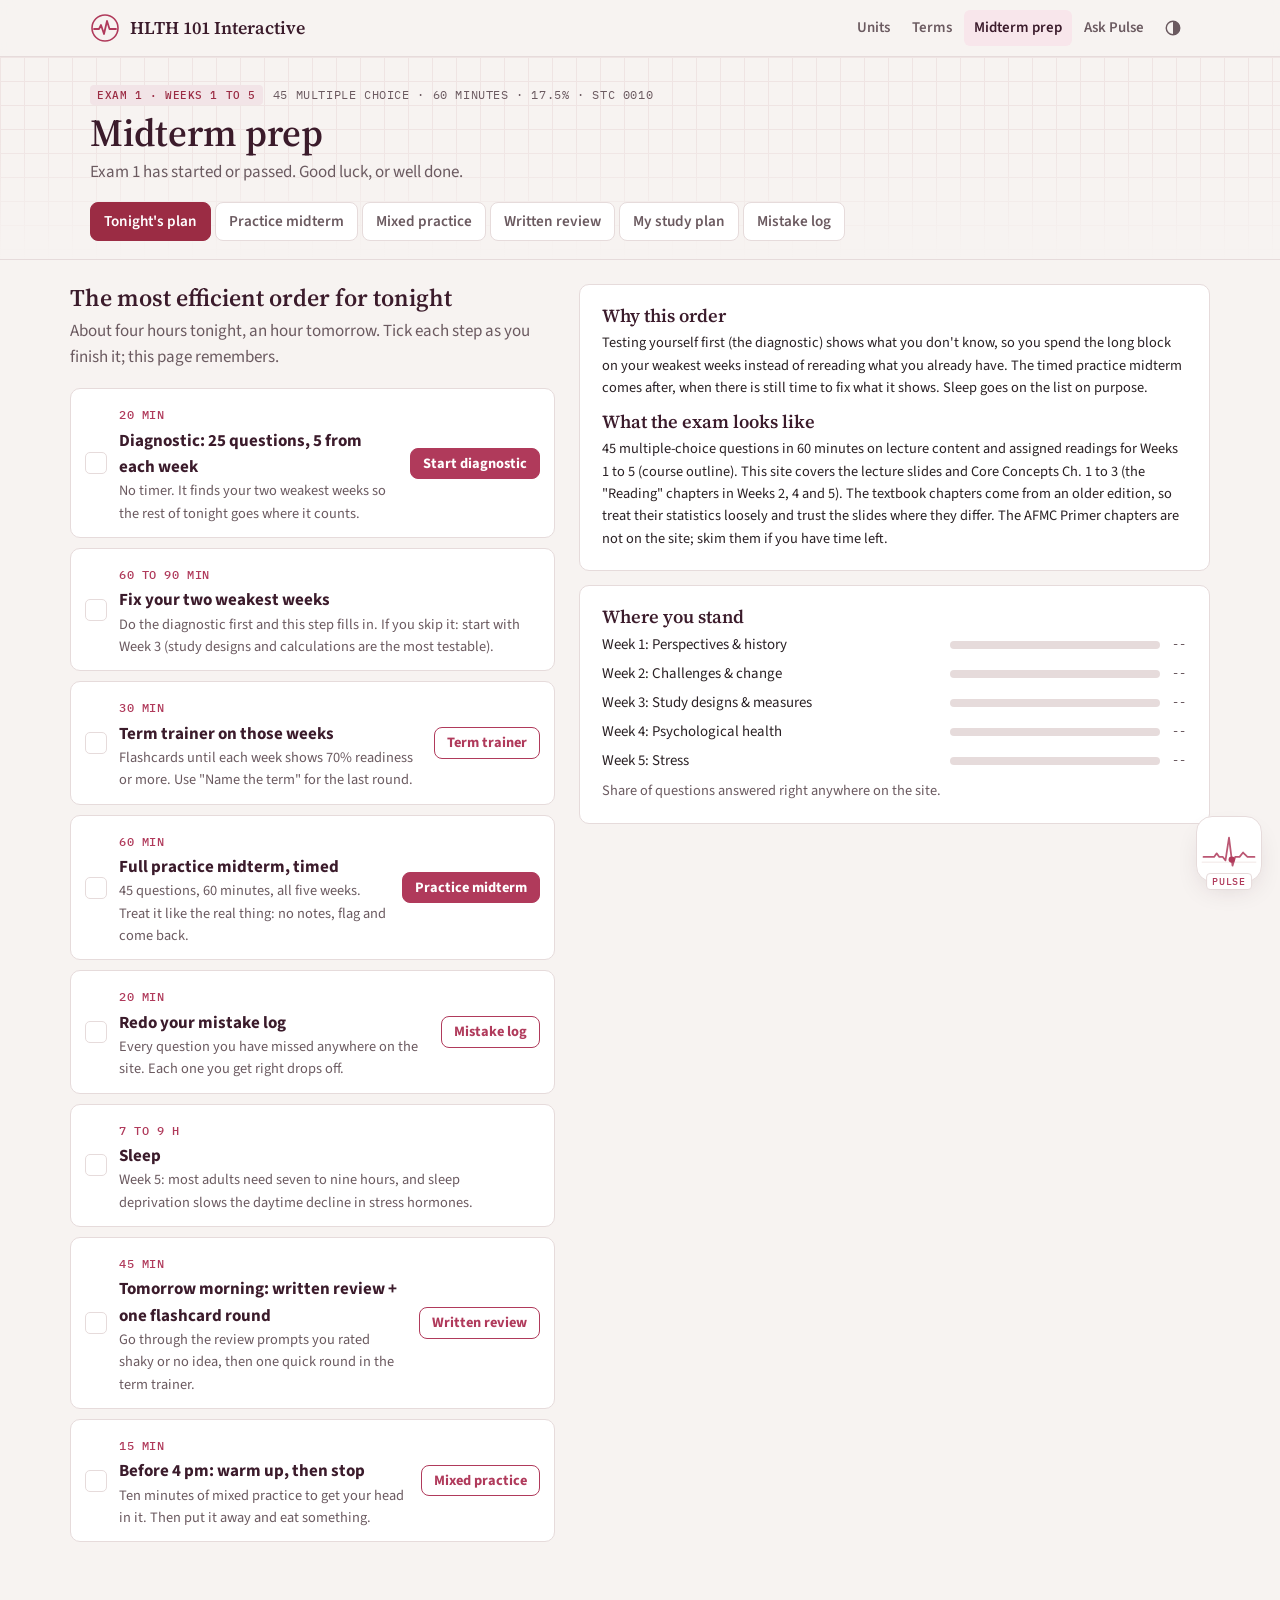
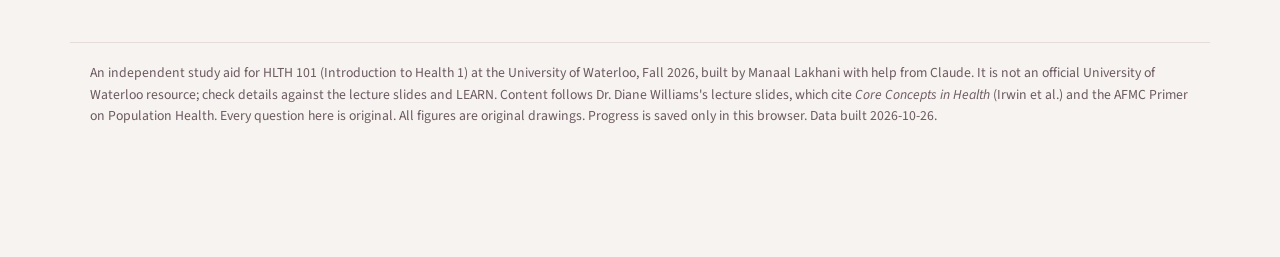
==== commit af3ed240: "Phone nav on one line, smaller Pulse button, readings note Co-Authored-By: Claude Opus 5.5 <noreply@" ====
--- a/midterm.html
+++ b/midterm.html
@@ -64,7 +64,7 @@
   view.innerHTML=`<div class="split"><div><h2 style="font-size:1.5rem">The most efficient order for tonight</h2><p class="sub">About four hours tonight, an hour tomorrow. Tick each step as you finish it; this page remembers.</p>
     <ol class="plan">${steps.map(([k,t,b,d,a])=>`<li class="${done[k]?"done":""}"><button class="box" data-k="${k}" aria-label="Mark done" aria-pressed="${!!done[k]}">${done[k]?"✓":""}</button><div><span class="t">${t}</span><br><b>${b}</b><div class="small muted">${d}</div></div><div class="row">${a}</div></li>`).join("")}</ol></div>
     <div><div class="card"><h3>Why this order</h3><p class="small">Testing yourself first (the diagnostic) shows what you don't know, so you spend the long block on your weakest weeks instead of rereading what you already have. The timed practice midterm comes after, when there is still time to fix what it shows. Sleep goes on the list on purpose.</p>
-      <h3 style="margin-top:12px">What the exam looks like</h3><p class="small" style="margin:0">45 multiple-choice questions in 60 minutes on lecture content and assigned readings for Weeks 1 to 5 (course outline). This site covers the lecture slides. Skim the readings named in the slides (Core Concepts Ch. 1 to 3 and AFMC Primer chapters) if you have time left.</p></div>
+      <h3 style="margin-top:12px">What the exam looks like</h3><p class="small" style="margin:0">45 multiple-choice questions in 60 minutes on lecture content and assigned readings for Weeks 1 to 5 (course outline). This site covers the lecture slides and Core Concepts Ch. 1 to 3 (the "Reading" chapters in Weeks 2, 4 and 5). The textbook chapters come from an older edition, so treat their statistics loosely and trust the slides where they differ. The AFMC Primer chapters are not on the site; skim them if you have time left.</p></div>
       <div class="card" style="margin-top:14px"><h3>Where you stand</h3><div class="brk">${H.units.map(u=>{ const e=H.get("exam",{})[u.id]; const {byU}=H.accuracy(); const a=byU[u.id]; const p=a&&a.r+a.w?H.pct(a.r,a.r+a.w):null; return `<div>Week ${u.n}: ${esc(u.short)}</div><div class="bar" style="--c:${H.color(u)}"><i style="width:${p||0}%"></i></div><div class="mono">${p==null?"--":p+"%"}</div>`; }).join("")}</div><p class="small muted" style="margin:8px 0 0">Share of questions answered right anywhere on the site.</p></div></div></div>`;
   $$(".plan .box").forEach(b=>b.onclick=()=>{ const d=H.get("plan",{}); d[b.dataset.k]=!d[b.dataset.k]; H.set("plan",d); plan(); });
   $$("[data-go=diag]").forEach(b=>b.onclick=diag);
--- a/assets/site.css
+++ b/assets/site.css
@@ -247,7 +247,8 @@
   .wrap{padding:0 16px} body{font-size:16px}
   .mods{grid-template-columns:1fr} .mod.mid{grid-column:auto}
   .how{grid-template-columns:1fr} .how div{border-right:0;border-bottom:1px solid var(--rule)}
-  .nav nav a,.nav nav button{padding:6px 6px;font-size:.86rem} .logo span{display:none}
+  .nav nav{flex-wrap:nowrap;gap:0} .nav nav a,.nav nav button{padding:6px 7px;font-size:.86rem;white-space:nowrap} .logo span{display:none} .nav nav button:not(.themebtn){display:none}
+  .pulse-btn.pulse-btn{width:50px;height:50px;border-radius:13px;right:12px;bottom:12px} .pulse-btn.pulse-btn svg{transform:scale(.78)}
   .hero{padding-top:24px} .cmp,.mgrid{grid-template-columns:1fr} .boxes{grid-template-columns:repeat(5,minmax(0,1fr))}
   .brk{grid-template-columns:1fr auto} .brk .bar{grid-column:1/-1}
   .plan li{grid-template-columns:auto 1fr} .plan li .btn{grid-column:1/-1}
